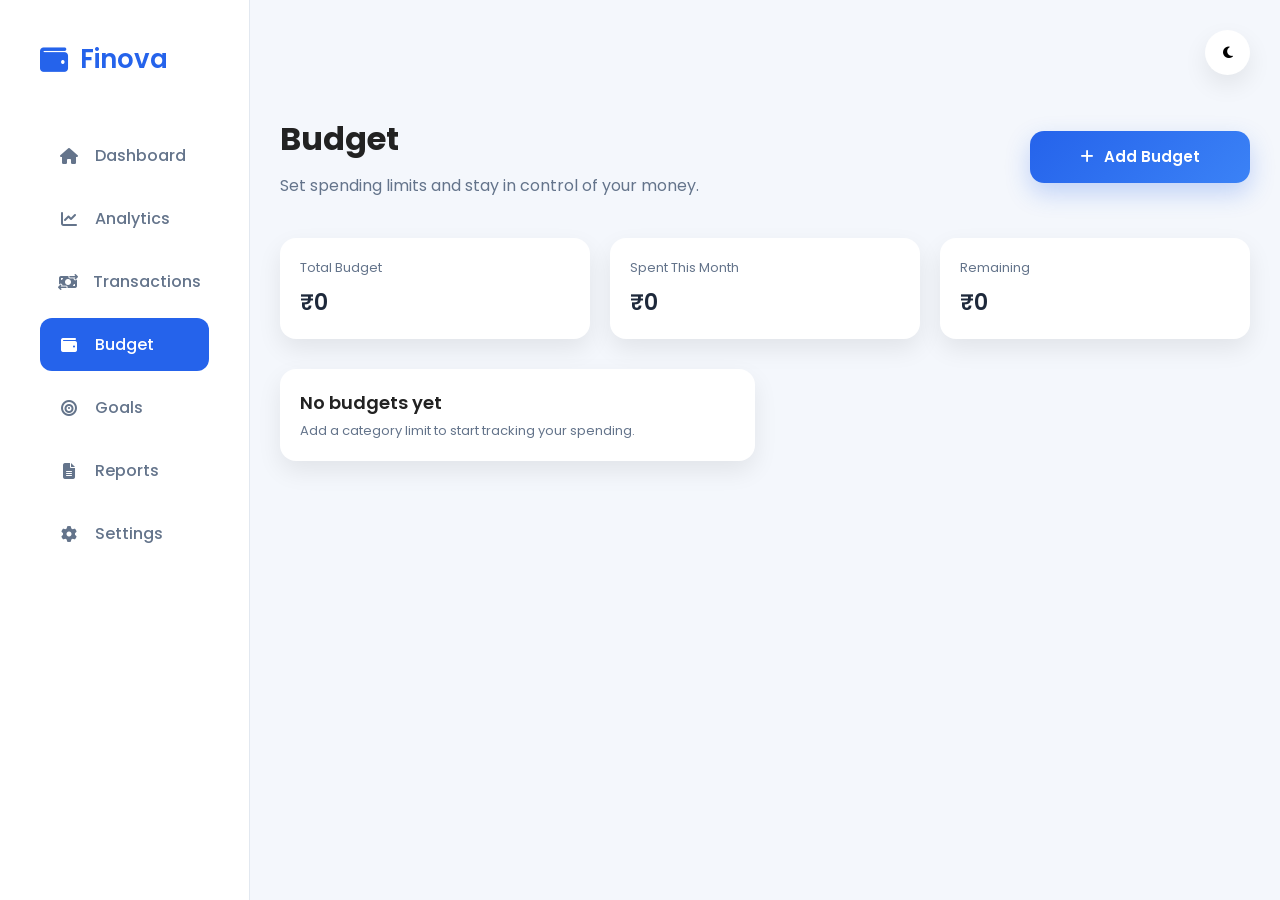
==== Expense-Tracker-App/pages/budget.html @ 36eeda6c "change the analytics report timeline button" ====
<!DOCTYPE html>
<html lang="en">
<head>
    <meta charset="UTF-8">
    <meta name="viewport" content="width=device-width, initial-scale=1.0">
    <title>Budget | Finova</title>
    <link rel="stylesheet" href="https://cdnjs.cloudflare.com/ajax/libs/font-awesome/6.6.0/css/all.min.css">
    <link rel="stylesheet" href="../style.css">
    <link rel="stylesheet" href="../styles/budget.css">
</head>
<body>
<div class="dashboard-container">
    <aside class="sidebar"><div class="logo"><i class="fa-solid fa-wallet"></i><h2>Finova</h2></div><ul class="menu"><li><a href="dashboard.html"><i class="fa-solid fa-house"></i><span>Dashboard</span></a></li><li><a href="analytics.html"><i class="fa-solid fa-chart-line"></i><span>Analytics</span></a></li><li><a href="transactions.html"><i class="fa-solid fa-money-bill-transfer"></i><span>Transactions</span></a></li><li class="active"><a href="budget.html"><i class="fa-solid fa-wallet"></i><span>Budget</span></a></li><li><a href="goals.html"><i class="fa-solid fa-bullseye"></i><span>Goals</span></a></li><li><a href="reports.html"><i class="fa-solid fa-file-lines"></i><span>Reports</span></a></li><li><a href="settings.html"><i class="fa-solid fa-gear"></i><span>Settings</span></a></li></ul></aside>
    <main class="main-content budget-page">
        <header class="navbar"><div></div><div class="nav-right"><button id="themeToggle" class="icon-btn"><i id="themeIcon" class="fa-solid fa-moon"></i></button></div></header>
        <section class="dashboard-header"><div><h1>Budget</h1><p>Set spending limits and stay in control of your money.</p></div><button id="openBudgetModal" class="primary-btn"><i class="fa-solid fa-plus"></i>Add Budget</button></section>
        <section id="budgetSummary" class="budget-summary"></section><section id="budgetList" class="budget-list"></section>
    </main>
</div>
<div id="budgetModal" class="modal hidden"><div class="modal-content small-modal"><div class="modal-header"><h2>Add Budget</h2><button id="closeBudgetModal"><i class="fa-solid fa-xmark"></i></button></div><form id="budgetForm"><label class="form-group"><span>Category</span><select id="budgetCategory"></select></label><label class="form-group"><span>Monthly Limit</span><input id="budgetLimit" type="number" min="1" required></label><div class="modal-actions"><button type="submit" class="primary-btn">Save Budget</button></div></form></div></div>
<script src="../scripts/localStorage.js"></script><script src="../scripts/utils.js"></script><script src="../scripts/budget.js"></script>
</body>
</html>
---- Expense-Tracker-App/style.css ----
/*=========================================================
                    FINOVA STYLE SHEET
=========================================================*/

/*======================
        GOOGLE FONT
=======================*/

@import url('https://fonts.googleapis.com/css2?family=Poppins:wght@300;400;500;600;700;800&display=swap');

/*======================
        RESET
=======================*/

*{
    margin:0;
    padding:0;
    box-sizing:border-box;
}

html{
    scroll-behavior:smooth;
}

body{
    font-family:'Poppins',sans-serif;
    background:#f4f7fc;;
    color:#222;
    min-height:100vh;
}

a{
    text-decoration:none;
    color:inherit;
}

ul{
    list-style:none;
}

button{
    border:none;
    outline:none;
    cursor:pointer;
    font-family:inherit;
}

input{
    border:none;
    outline:none;
    font-family:inherit;
}

img{
    max-width:100%;
    display:block;
}

/*======================
        VARIABLES
=======================*/

:root{

    --primary:#2563eb;
    --primary-dark:#1d4ed8;

    --success:#22c55e;
    --danger:#ef4444;
    --warning:#f59e0b;

    --bg:#f8fafc;
    --white:#ffffff;

    --text:#1e293b;
    --text-light:#64748b;

    --border:#e2e8f0;

    --radius:16px;

    --shadow:
    0 10px 25px rgba(0,0,0,.08);

}

/*======================
      DARK MODE
=======================*/

body.dark{

    --bg:#0f172a;

    --white:#1e293b;

    --text:#f8fafc;

    --text-light:#cbd5e1;

    --border:#334155;

}

/*======================
      COMMON LAYOUT
=======================*/

.dashboard-container{

    display:grid;

    grid-template-columns:250px 1fr;

    min-height:100vh;

}

.main-content{

    padding:30px;

}

section{

    margin-top:30px;

}

/*======================
      HEADINGS
=======================*/

h1{

    font-size:32px;

    font-weight:700;

}

h2{

    font-size:22px;

    font-weight:600;

}

h3{

    font-size:18px;

    font-weight:600;

}

p{

    color:var(--text-light);

}

/*======================
      REUSABLE CARD
=======================*/

.card{

    background:var(--white);

    border-radius:var(--radius);

    padding:20px;

    box-shadow:0 15px 35px rgba(0,0,0,.08);

}

.card-header{

    display:flex;

    justify-content:space-between;

    align-items:center;

    margin-bottom:20px;

}

.card-header button{

    background:var(--primary);

    color:white;

    padding:8px 18px;

    border-radius:8px;

    transition:.3s;

}

.card-header button:hover{

    background:var(--primary-dark);

}

/*======================
      BUTTON
=======================*/

.primary-btn{

    display:inline-flex;

    align-items:center;

    justify-content:center;

    gap:8px;

    padding:12px 25px;

}

.primary-btn:hover{

    background:var(--primary-dark);

}

/*======================
      UTILITIES
=======================*/

.text-center{

    text-align:center;

}

.mt-20{

    margin-top:20px;

}

.mt-30{

    margin-top:30px;

}

.flex{

    display:flex;

}

.align-center{

    align-items:center;

}

.justify-between{

    justify-content:space-between;

}

.gap-20{

    gap:20px;

}
/*=========================================================
                    SIDEBAR
=========================================================*/

.sidebar{
    background: var(--white);
    padding: 40px;
    border-right: 1px solid var(--border);

    display: flex;
    flex-direction: column;

    justify-content: flex-start;   /* <-- Change this */

    position: sticky;
    top: 0;
    height: 100vh;
}

.menu{
    margin-top: 10px;
}

.active a{
    background: #2563eb;
    color: white !important;
    border-radius: 14px;
}

.active a i{
    color: white !important;
}

.logo{

    display:flex;

    align-items:center;

    gap:12px;

    margin-bottom:40px;

}

.logo i{

    font-size:28px;

    color:var(--primary);

}

.logo h2{

    font-size:26px;

    color:var(--primary);

}

.sidebar ul{

    display:flex;

    flex-direction:column;

    gap:10px;

}

.sidebar ul li a{

    display:flex;

    align-items:center;

    gap:15px;

    padding:14px 18px;

    border-radius:12px;

    color:var(--text-light);

    transition:.3s;

    font-weight:500;

}

.sidebar ul li a:hover{

    background:#edf4ff;

    color:var(--primary);

}

.sidebar ul li a.active{

    background:var(--primary);

    color:#fff;

}

.sidebar ul li a i{

    width:22px;

    text-align:center;

}

/*=========================================================
                    NAVBAR
=========================================================*/

.navbar{

    display:flex;

    justify-content:space-between;

    align-items:center;

    margin-bottom:35px;

}

.search-box{

    width:340px;

    background:var(--white);

    display:flex;

    align-items:center;

    gap:12px;

    padding:12px 18px;

    border-radius:12px;

    box-shadow:var(--shadow);

}

.search-box i{

    color:gray;

}

.search-box input{

    flex:1;

    background:transparent;

    font-size:15px;

}

.nav-right{

    display:flex;

    align-items:center;

    gap:18px;

}

.icon-btn{

    width:45px;

    height:45px;

    border-radius:50%;

    background:var(--white);

    display:flex;

    align-items:center;

    justify-content:center;

    box-shadow:var(--shadow);

    transition:.3s;

}

.icon-btn:hover{

    color:var(--primary);

    transform:translateY(-2px);

}

.profile{

    display:flex;

    align-items:center;

    gap:12px;

    background:var(--white);

    padding:8px 15px;

    border-radius:12px;

    box-shadow:var(--shadow);

}

.profile i{

    font-size:42px;

    color:var(--primary);

}

.profile h4{

    font-size:15px;

}

.profile p{

    font-size:12px;

}

/*=========================================================
                DASHBOARD HEADER
=========================================================*/

.dashboard-header{

    display:flex;

    justify-content:space-between;

    align-items:center;

    margin:40px 0;

}

.dashboard-header div{

    flex:1;

}
.dashboard-header p{

    margin-top:10px;

    color:var(--text-light);

}
.dashboard-header .primary-btn{

    display:flex;
    align-items:center;
    justify-content:center;
    gap:10px;

    min-width:220px;
    height:52px;

    padding:0 28px;

    background:linear-gradient(135deg,#2563eb,#3b82f6);
    color:#fff;

    border-radius:14px;

    font-weight:600;
    font-size:15px;

    box-shadow:0 10px 25px rgba(37,99,235,.25);

    transition:.3s;
}

.dashboard-header .primary-btn:hover{

    transform:translateY(-3px);

    box-shadow:0 18px 35px rgba(37,99,235,.35);

}

/*=========================================================
                SUMMARY CARDS
=========================================================*/

.summary-cards{

    display:grid;

    grid-template-columns:repeat(4,1fr);

    gap:20px;

}

.summary-card{

    background:var(--white);

    border-radius:16px;

    padding:25px;

    box-shadow:var(--shadow);

    transition:.3s;

    position:relative;

    overflow:hidden;

}

.summary-card:hover{

    transform:translateY(-6px);

}

.summary-card::before{

    content:"";

    position:absolute;

    top:0;

    left:0;

    width:6px;

    height:100%;

    background:var(--primary);

}

.summary-card i{

    font-size:28px;

    color:var(--primary);

    margin-bottom:18px;

}

.summary-card h3{

    margin-bottom:10px;

    color:var(--text-light);

    font-size:15px;

}

.summary-card h2{

    margin-bottom:10px;

    font-size:28px;

}

.summary-card span{

    color:var(--success);

    font-size:14px;

    font-weight:600;

}

.summary-card .icon{

    width:60px;
    height:60px;

    border-radius:50%;

    display:flex;

    justify-content:center;

    align-items:center;

    margin-bottom:18px;

}

.income{

    background:#dcfce7;

    color:#16a34a;

}

.expense{

    background:#fee2e2;

    color:#dc2626;

}

.saving{

    background:#dbeafe;

    color:#2563eb;

}

.budget{

    background:#fef3c7;

    color:#d97706;

}

.summary-card .icon i{

    font-size:24px;

}

/* Different colors */

.summary-card:nth-child(2)::before{

    background:#ef4444;

}

.summary-card:nth-child(3)::before{

    background:#22c55e;

}

.summary-card:nth-child(4)::before{

    background:#f59e0b;

}
/*=========================================================
                    CHARTS
=========================================================*/

.charts-grid{

    display:grid;

    grid-template-columns:repeat(2,1fr);

    gap:20px;

    margin-top:30px;

}

.chart-card{

    background:var(--white);

    padding:20px;

    border-radius:16px;

    box-shadow:var(--shadow);

}

.card-header{

    display:flex;

    justify-content:space-between;

    align-items:center;

    margin-bottom:20px;

}

.card-header button{

    background:var(--primary);

    color:#fff;

    padding:8px 14px;

    border-radius:8px;

    cursor:pointer;

}

.card-header a{

    color:var(--primary);

    font-weight:600;

}

.chart-card canvas{

    width:100% !important;

    height:300px !important;

}

/*=========================================================
                DASHBOARD BOTTOM
=========================================================*/
.dashboard-bottom{
    display:grid;
    grid-template-columns:1fr;
    gap:20px;
    margin-top:30px;
}

/*=========================================================
                TRANSACTIONS
=========================================================*/

.transactions-card{

    background:var(--white);

    padding:20px;

    border-radius:16px;

    box-shadow:var(--shadow);

}

.transactions-card table{

    width:100%;

    border-collapse:collapse;

}

.transactions-card th{

    text-align:left;

    padding:15px 10px;

    color:var(--text-light);

    border-bottom:2px solid var(--border);

    font-size:14px;

}

.transactions-card td{

    padding:16px 10px;

    border-bottom:1px solid var(--border);

    font-size:15px;

}

.transactions-card tbody tr{

    transition:.3s;

}

.transactions-card tbody tr:hover{

    background:#f8fafc;

}

/*=========================================================
                    STATUS
=========================================================*/

.completed{

    background:#dcfce7;

    color:#16a34a;

    padding:6px 12px;

    border-radius:20px;

    font-size:13px;

    font-weight:600;

}

.pending{

    background:#fef3c7;

    color:#d97706;

    padding:6px 12px;

    border-radius:20px;

    font-size:13px;

    font-weight:600;

}

/*=========================================================
                RIGHT PANEL
=========================================================*/

.right-panel{

    display:flex;

    flex-direction:column;

    gap:20px;

}

/*=========================================================
                BUDGET CARD
=========================================================*/

.budget-card{

    background:var(--white);

    padding:20px;

    border-radius:16px;

    box-shadow:var(--shadow);

}

.progress-item{

    margin:20px 0;

}

.progress-item span{

    display:block;

    margin-bottom:8px;

    font-weight:500;

}

progress{

    width:100%;

    height:12px;

    border-radius:20px;

    overflow:hidden;

}

progress::-webkit-progress-bar{

    background:#e5e7eb;

    border-radius:20px;

}

progress::-webkit-progress-value{

    background:var(--primary);

    border-radius:20px;

}

/*=========================================================
                    GOALS
=========================================================*/

.goal-card{

    background:var(--white);

    padding:20px;

    border-radius:16px;

    box-shadow:var(--shadow);

}

.goal-item{

    margin-top:22px;

}

.goal-item h4{

    margin-bottom:10px;

}

.goal-item span{

    display:block;

    margin-top:10px;

    color:var(--text-light);

    font-size:14px;

}

/*=========================================================
                    FOOTER
=========================================================*/

.dashboard-footer{

    margin-top:40px;

    text-align:center;

    color:var(--text-light);

    padding:20px;

    border-top:1px solid var(--border);

}
/*=========================================================
                RESPONSIVE DESIGN
=========================================================*/

@media (max-width:1200px){

    .summary-cards{
        grid-template-columns:repeat(2,1fr);
    }

    .charts-grid{
        grid-template-columns:1fr;
    }

    .dashboard-bottom{
        grid-template-columns:1fr;
    }

}

@media (max-width:992px){

    .dashboard-container{
        grid-template-columns:220px 1fr;
    }

    .main-content{

        padding:30px 35px;

    }

    .navbar{
        flex-direction:column;
        gap:20px;
        align-items:flex-start;
    }

    .search-box{
        width:100%;
    }

    .dashboard-header{
        flex-direction:column;
        align-items:flex-start;
        gap:20px;
    }

}

@media (max-width:768px){

    .dashboard-container{
        grid-template-columns:1fr;
    }

    .sidebar{

        position:fixed;

        left:-260px;

        top:0;

        width:250px;

        z-index:999;

        transition:.4s;

    }

    .sidebar.active{

        left:0;

    }

    .summary-cards{
        grid-template-columns:1fr;
    }

    .profile h4,
    .profile p{
        display:none;
    }

    .transactions-card{
        overflow-x:auto;
    }

    table{
        min-width:650px;
    }

}

@media (max-width:500px){

    .main-content{
        padding:15px;
    }

    h1{
        font-size:26px;
    }

    h2{
        font-size:20px;
    }

    .card,
    .chart-card,
    .transactions-card,
    .budget-card,
    .goal-card{
        padding:16px;
    }

}

/*=========================================================
                SIMPLE ANIMATIONS
=========================================================*/

@keyframes fadeUp{

    from{

        opacity:0;

        transform:translateY(20px);

    }

    to{

        opacity:1;

        transform:translateY(0);

    }

}

.summary-card,
.chart-card,
.transactions-card,
.budget-card,
.goal-card{

    animation:fadeUp .5s ease;

}

/*=========================================================
                SCROLLBAR
=========================================================*/

::-webkit-scrollbar{

    width:8px;

}

::-webkit-scrollbar-track{

    background:#e5e7eb;

}

::-webkit-scrollbar-thumb{

    background:var(--primary);

    border-radius:20px;

}

::-webkit-scrollbar-thumb:hover{

    background:var(--primary-dark);

}

/*=========================================================
                DARK MODE FIXES
=========================================================*/

body.dark .sidebar,
body.dark .navbar,
body.dark .summary-card,
body.dark .chart-card,
body.dark .transactions-card,
body.dark .budget-card,
body.dark .goal-card,
body.dark .profile,
body.dark .search-box{

    background:var(--white);

    color:var(--text);

}

body.dark .transactions-card tbody tr:hover{

    background:#334155;

}

body.dark progress::-webkit-progress-bar{

    background:#475569;

}
/*=========================================================
                    LOGIN PAGE
=========================================================*/

.login-page{

    min-height:100vh;

    display:flex;

    justify-content:center;

    align-items:center;

    background:#f5f7fb;

    padding:40px;

}

.login-container{

    width:100%;

    max-width:430px;

}

.login-logo{

    text-align:center;

    margin-bottom:30px;

}

.login-logo .logo-icon{

    width:75px;

    height:75px;

    margin:0 auto 20px;

    border-radius:50%;

    background:var(--primary);

    display:flex;

    justify-content:center;

    align-items:center;

    color:#fff;

    font-size:30px;

}

.login-card{

    background:#fff;

    padding:35px;

    border-radius:18px;

    box-shadow:0 15px 35px rgba(0,0,0,.08);

}

.login-header{

    text-align:center;

    margin-bottom:25px;

}

.login-header h2{

    margin-bottom:8px;

}

.form-group{

    margin-bottom:20px;

}

.form-group label{

    display:block;

    margin-bottom:8px;

    font-weight:600;

}

.input-box{

    display:flex;

    align-items:center;

    border:1px solid #dcdcdc;

    border-radius:10px;

    padding:12px;

    gap:10px;

}

.input-box input{

    width:100%;

    border:none;

    outline:none;

    background:transparent;

    font-size:15px;

}

.password-toggle{

    background:none;

    border:none;

    cursor:pointer;

}

.login-options{

    display:flex;

    justify-content:space-between;

    align-items:center;

    margin-bottom:20px;

    font-size:14px;

}

.remember-me{

    display:flex;

    align-items:center;

    gap:8px;

}

.forgot-password{

    color:var(--primary);

}

.primary-btn{

    display:inline-flex;

    align-items:center;

    justify-content:center;

    gap:10px;

    padding:14px 26px;

    background:var(--primary);

    color:#fff;

    border-radius:12px;

    font-weight:600;

    cursor:pointer;

    transition:.3s;

    box-shadow:0 8px 20px rgba(37,99,235,.25);

}

.primary-btn:hover{

    background:var(--primary-dark);

    transform:translateY(-3px);

}

.divider{

    display:flex;

    align-items:center;

    margin:25px 0;

}

.divider::before,
.divider::after{

    content:"";

    flex:1;

    height:1px;

    background:#ddd;

}

.divider span{

    margin:0 15px;

    color:#777;

}

.social-login{

    display:flex;

    flex-direction:column;

    gap:12px;

}

.social-login button{

    padding:12px;

    border:1px solid #ddd;

    border-radius:10px;

    background:#fff;

    cursor:pointer;

    transition:.3s;

}

.social-login button:hover{

    background:#f5f5f5;

}

.login-footer{

    margin-top:25px;

    text-align:center;

}

.login-footer a{

    color:var(--primary);

    font-weight:600;

}

/* ===========================
   Transaction Modal
=========================== */

.modal{
    position:fixed;
    inset:0;
    background:rgba(0,0,0,.45);

    display:flex;
    justify-content:center;
    align-items:center;

    z-index:9999;
}

.hidden{
    display:none;
}

.modal-content{

    background:#fff;

    width:420px;

    max-width:90%;

    border-radius:16px;

    padding:24px;

    display:flex;
    flex-direction:column;

    gap:18px;
}

.modal-header{

    display:flex;

    justify-content:space-between;

    align-items:center;
}

.modal-header button{

    border:none;

    background:none;

    font-size:22px;

    cursor:pointer;
}

.form-group{

    display:flex;

    flex-direction:column;

    gap:6px;
}

.form-group input,
.form-group select{

    padding:10px;

    border:1px solid #ddd;

    border-radius:8px;
}
/* ===========================
      DARK MODE IMPROVEMENTS
=========================== */

body.dark{

    background:#0f172a;
    color:#f8fafc;

}

body.dark .modal-content{

    background:#1e293b;
    color:white;

}

body.dark .modal-header{

    background:#172554;
    border-color:#334155;

}

body.dark input,
body.dark select{

    background:#334155;
    color:white;
    border-color:#475569;

}

body.dark table{

    color:white;

}

body.dark th{

    color:#cbd5e1;

}

body.dark td{

    border-color:#334155;

}

body.dark tbody tr:hover{

    background:#273549;

}

body.dark .summary-card h3,
body.dark p{

    color:#cbd5e1;

}

body.dark .modal-header button{

    background:#334155;
    color:white;

}

body.dark .modal-header button:hover{

    background:#2563eb;

}
/* ===========================
      Profile Dropdown
=========================== */

.profile-wrapper{

    position:relative;

}

.profile{

    cursor:pointer;

}

.profile .fa-chevron-down{

    font-size:18px;

    color:#2563eb;

    transition:.3s;

    margin-left:12px;

}

.profile.active .fa-chevron-down{

    transform:rotate(180deg);

}

.profile-menu{

    position:absolute;

    top:110%;

    right:0;

    width:230px;

    background:var(--white);

    border-radius:14px;

    box-shadow:0 18px 40px rgba(0,0,0,.15);

    overflow:hidden;

    z-index:999;

}

.profile-menu button{

    width:100%;

    display:flex;

    align-items:center;

    gap:12px;

    padding:14px 18px;

    background:none;

    color:var(--text);

    transition:.25s;

}

.profile-menu button:hover{

    background:#edf4ff;

    color:var(--primary);

}

body.dark .profile-menu{

    background:#1e293b;

}

body.dark .profile-menu button{

    color:#fff;

}

body.dark .profile-menu button:hover{

    background:#334155;

}

/* ===========================
      Notifications
=========================== */

.notification-wrapper{

    position:relative;

}

#notificationBadge{

    position:absolute;

    top:-6px;

    right:-6px;

    width:18px;

    height:18px;

    background:#ef4444;

    color:#fff;

    border-radius:50%;

    display:flex;

    align-items:center;

    justify-content:center;

    font-size:10px;

    font-weight:600;

}

.notification-panel{

    position:absolute;

    top:120%;

    right:0;

    width:340px;

    background:white;

    border-radius:16px;

    overflow:hidden;

    box-shadow:0 20px 45px rgba(0,0,0,.18);

    z-index:999;

}

.notification-header{

    display:flex;

    justify-content:space-between;

    align-items:center;

    padding:18px;

    border-bottom:1px solid #eee;

}

.notification-item{

    padding:16px 18px;

    border-bottom:1px solid #f3f4f6;

}

.notification-item:hover{

    background:#f8fafc;

}

.notification-item h4{

    font-size:15px;

    margin-bottom:4px;

}

.notification-item p{

    font-size:13px;

    color:#64748b;

}

.edit-btn,
.delete-btn{

    border:none;
    background:none;
    cursor:pointer;
    font-size:18px;
    margin-right:10px;
    transition:.2s;

}

.edit-btn:hover{

    transform:scale(1.2);

}

.delete-btn:hover{

    transform:scale(1.2);

}

/* ==========================================================
                    AUTH MODALS
========================================================== */

.modal-overlay {
    position: fixed;
    inset: 0;
    background: rgba(0, 0, 0, 0.55);
    display: none;
    justify-content: center;
    align-items: center;
    z-index: 9999;
    backdrop-filter: blur(8px);
}

.modal-overlay.active {
    display: flex;
}

.modal-card {
    width: 420px;
    max-width: 92%;
    background: var(--card-bg, #ffffff);
    border-radius: 20px;
    padding: 30px;
    box-shadow: 0 20px 50px rgba(0, 0, 0, 0.25);
    animation: modalPop .25s ease;
}

.modal-card h2 {
    text-align: center;
    margin-bottom: 24px;
}

.modal-card form {
    display: flex;
    flex-direction: column;
    gap: 16px;
}

.modal-card input {
    width: 100%;
    padding: 14px 16px;
    border-radius: 10px;
    border: 1px solid #dcdcdc;
    outline: none;
    font-size: 15px;
}

.modal-card input:focus {
    border-color: #4f46e5;
}

.modal-card button {
    padding: 14px;
    border: none;
    border-radius: 10px;
    cursor: pointer;
    font-weight: 600;
}

.modal-card button[type="submit"] {
    background: #4f46e5;
    color: white;
}

.modal-card button[type="button"] {
    background: #ececec;
    color: #333;
}

@keyframes modalPop {

    from {
        opacity: 0;
        transform: scale(.9);
    }

    to {
        opacity: 1;
        transform: scale(1);
    }

}

/*=========================================================
                    END
=========================================================*/
---- Expense-Tracker-App/styles/budget.css ----
.budget-page{padding-bottom:40px}.budget-summary{display:grid;grid-template-columns:repeat(3,1fr);gap:20px;margin-bottom:24px}.budget-card,.budget-item{padding:20px;border-radius:16px;background:var(--white);box-shadow:var(--shadow)}.budget-card p,.budget-item p{color:var(--text-light);font-size:13px}.budget-card h2{margin-top:8px;color:var(--text)}.budget-list{display:grid;grid-template-columns:repeat(2,minmax(0,1fr));gap:20px}.budget-item-head{display:flex;justify-content:space-between;gap:12px}.budget-item h3{margin:0 0 5px}.budget-item strong{color:var(--primary)}.budget-progress{height:9px;margin:18px 0 10px;border-radius:20px;background:#e2e8f0;overflow:hidden}.budget-progress span{display:block;height:100%;border-radius:inherit;background:var(--primary)}.budget-item.over .budget-progress span{background:#ef4444}.budget-item button{color:#dc2626;background:transparent;font-size:12px}.small-modal{width:420px}.form-group{display:flex;flex-direction:column;gap:7px;margin-top:15px;font-weight:600}.form-group input,.form-group select{padding:11px;border:1px solid var(--border);border-radius:9px;background:var(--white);color:var(--text)}.modal-actions{display:flex;justify-content:flex-end;margin-top:20px}@media(max-width:700px){.budget-summary,.budget-list{grid-template-columns:1fr}}
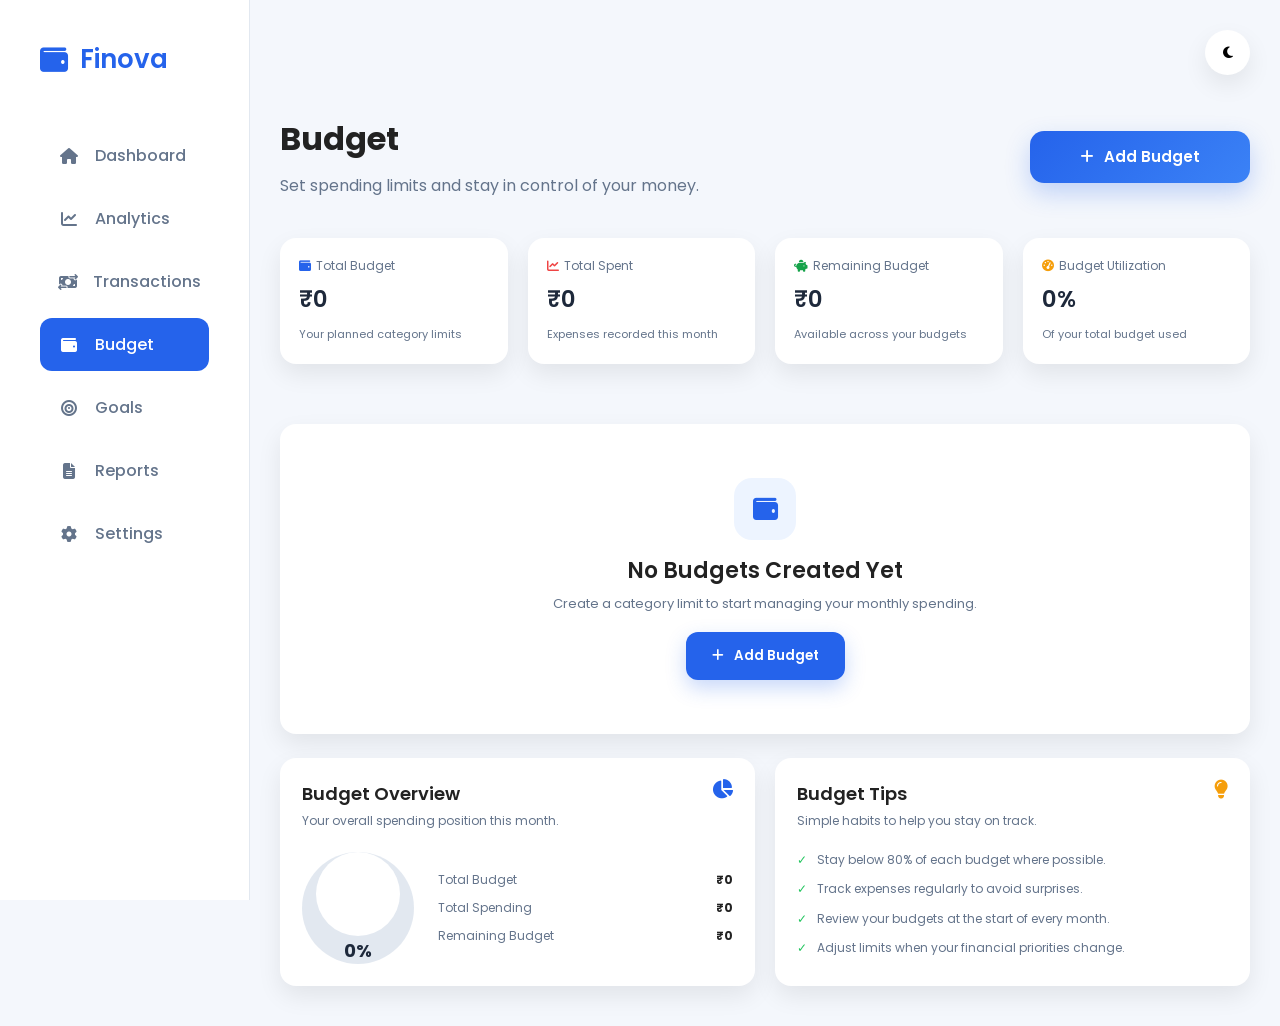
==== commit f7c3a191: "add budget page" ====
--- a/Expense-Tracker-App/pages/budget.html
+++ b/Expense-Tracker-App/pages/budget.html
@@ -14,10 +14,12 @@
     <main class="main-content budget-page">
         <header class="navbar"><div></div><div class="nav-right"><button id="themeToggle" class="icon-btn"><i id="themeIcon" class="fa-solid fa-moon"></i></button></div></header>
         <section class="dashboard-header"><div><h1>Budget</h1><p>Set spending limits and stay in control of your money.</p></div><button id="openBudgetModal" class="primary-btn"><i class="fa-solid fa-plus"></i>Add Budget</button></section>
-        <section id="budgetSummary" class="budget-summary"></section><section id="budgetList" class="budget-list"></section>
+        <section id="budgetSummary" class="budget-summary"></section>
+        <section id="budgetList" class="budget-list"></section>
+        <section class="budget-lower-grid"><article id="budgetOverview" class="budget-overview"></article><article class="budget-tips"><div class="budget-section-heading"><div><h2>Budget Tips</h2><p>Simple habits to help you stay on track.</p></div><i class="fa-solid fa-lightbulb"></i></div><ul><li>Stay below 80% of each budget where possible.</li><li>Track expenses regularly to avoid surprises.</li><li>Review your budgets at the start of every month.</li><li>Adjust limits when your financial priorities change.</li></ul></article></section>
     </main>
 </div>
-<div id="budgetModal" class="modal hidden"><div class="modal-content small-modal"><div class="modal-header"><h2>Add Budget</h2><button id="closeBudgetModal"><i class="fa-solid fa-xmark"></i></button></div><form id="budgetForm"><label class="form-group"><span>Category</span><select id="budgetCategory"></select></label><label class="form-group"><span>Monthly Limit</span><input id="budgetLimit" type="number" min="1" required></label><div class="modal-actions"><button type="submit" class="primary-btn">Save Budget</button></div></form></div></div>
+<div id="budgetModal" class="modal hidden"><div class="modal-content small-modal"><div class="modal-header"><h2 id="budgetModalTitle">Add Budget</h2><button id="closeBudgetModal" type="button"><i class="fa-solid fa-xmark"></i></button></div><form id="budgetForm"><input id="editingBudgetCategory" type="hidden"><label class="form-group"><span>Category</span><select id="budgetCategory"></select></label><label class="form-group"><span>Budget Limit</span><input id="budgetLimit" type="number" min="1" required></label><label class="form-group"><span>Month <em>(Optional)</em></span><input id="budgetMonth" type="month"></label><label class="form-group"><span>Notes <em>(Optional)</em></span><textarea id="budgetNotes" rows="3" placeholder="Add an optional note"></textarea></label><div class="modal-actions"><button id="cancelBudgetModal" type="button" class="outline-btn">Cancel</button><button type="submit" class="primary-btn">Save Budget</button></div></form></div></div>
 <script src="../scripts/localStorage.js"></script><script src="../scripts/utils.js"></script><script src="../scripts/budget.js"></script>
 </body>
 </html>
--- a/Expense-Tracker-App/styles/budget.css
+++ b/Expense-Tracker-App/styles/budget.css
@@ -1 +1 @@
-.budget-page{padding-bottom:40px}.budget-summary{display:grid;grid-template-columns:repeat(3,1fr);gap:20px;margin-bottom:24px}.budget-card,.budget-item{padding:20px;border-radius:16px;background:var(--white);box-shadow:var(--shadow)}.budget-card p,.budget-item p{color:var(--text-light);font-size:13px}.budget-card h2{margin-top:8px;color:var(--text)}.budget-list{display:grid;grid-template-columns:repeat(2,minmax(0,1fr));gap:20px}.budget-item-head{display:flex;justify-content:space-between;gap:12px}.budget-item h3{margin:0 0 5px}.budget-item strong{color:var(--primary)}.budget-progress{height:9px;margin:18px 0 10px;border-radius:20px;background:#e2e8f0;overflow:hidden}.budget-progress span{display:block;height:100%;border-radius:inherit;background:var(--primary)}.budget-item.over .budget-progress span{background:#ef4444}.budget-item button{color:#dc2626;background:transparent;font-size:12px}.small-modal{width:420px}.form-group{display:flex;flex-direction:column;gap:7px;margin-top:15px;font-weight:600}.form-group input,.form-group select{padding:11px;border:1px solid var(--border);border-radius:9px;background:var(--white);color:var(--text)}.modal-actions{display:flex;justify-content:flex-end;margin-top:20px}@media(max-width:700px){.budget-summary,.budget-list{grid-template-columns:1fr}}
+.budget-page{padding-bottom:40px}.budget-summary{display:grid;grid-template-columns:repeat(4,minmax(0,1fr));gap:20px;margin-bottom:24px}.budget-card,.budget-item,.budget-overview,.budget-tips{border-radius:16px;background:var(--white);box-shadow:var(--shadow)}.budget-card{padding:19px}.budget-card p{color:var(--text-light);font-size:12px}.budget-card p i{margin-right:5px}.budget-card h2{margin:7px 0 4px;color:var(--text);font-size:23px}.budget-card span{color:var(--text-light);font-size:11px}.budget-list{display:grid;grid-template-columns:repeat(2,minmax(0,1fr));gap:20px}.budget-item{padding:22px;transition:transform .25s,box-shadow .25s}.budget-item:hover{transform:translateY(-5px);box-shadow:0 16px 34px rgba(15,23,42,.12)}.budget-item-head{display:flex;justify-content:space-between;gap:14px}.budget-category{display:flex;align-items:center;gap:12px}.budget-category-icon{display:grid;place-items:center;width:42px;height:42px;border-radius:12px;background:color-mix(in srgb,var(--category-color) 13%,transparent);color:var(--category-color);font-size:17px}.budget-item h3{margin:0 0 4px;font-size:17px}.budget-item p{color:var(--text-light);font-size:12px}.budget-status{display:inline-flex;padding:6px 9px;border-radius:20px;font-size:10px;font-weight:700;white-space:nowrap}.budget-status.safe{background:#dcfce7;color:#16a34a}.budget-status.warning{background:#fef3c7;color:#b45309}.budget-status.exceeded{background:#fee2e2;color:#dc2626}.budget-progress-meta,.budget-values,.budget-actions{display:flex;justify-content:space-between;gap:12px}.budget-progress-meta{margin-top:20px;font-size:12px;font-weight:600}.budget-progress-meta span{color:var(--primary)}.budget-progress{height:9px;margin:9px 0 17px;border-radius:20px;background:#e2e8f0;overflow:hidden}.budget-progress span{display:block;height:100%;border-radius:inherit;background:#22c55e;transition:width .35s}.budget-item.warning .budget-progress span{background:#f59e0b}.budget-item.exceeded .budget-progress span{background:#ef4444}.budget-values{padding:13px 0;border-top:1px solid var(--border);border-bottom:1px solid var(--border);font-size:12px}.budget-values div{display:flex;flex-direction:column;gap:4px}.budget-values span{color:var(--text-light)}.budget-values strong{color:var(--text)}.budget-note{padding:12px 0;color:var(--text-light);font-size:12px}.budget-actions{justify-content:flex-end}.budget-actions button{padding:7px 10px;border-radius:8px;font-size:12px;font-weight:600}.edit-budget{color:var(--primary);background:#edf4ff}.delete-budget{color:#dc2626;background:#fee2e2}.budget-empty{grid-column:1/-1;padding:54px 20px;border-radius:16px;background:var(--white);box-shadow:var(--shadow);text-align:center}.budget-empty-icon{display:grid;place-items:center;width:62px;height:62px;margin:0 auto 14px;border-radius:18px;background:#edf4ff;color:var(--primary);font-size:25px}.budget-empty h2{margin-bottom:7px}.budget-empty p{margin-bottom:18px;color:var(--text-light);font-size:13px}.budget-lower-grid{display:grid;grid-template-columns:1fr 1fr;gap:20px;margin-top:24px}.budget-overview,.budget-tips{padding:22px}.budget-section-heading{display:flex;justify-content:space-between;gap:12px}.budget-section-heading h2{margin:0 0 5px;font-size:18px}.budget-section-heading p{color:var(--text-light);font-size:12px}.budget-section-heading>i{color:#f59e0b;font-size:19px}.overview-content{display:flex;align-items:center;gap:24px;margin-top:22px}.overview-ring{display:grid;place-items:center;width:112px;height:112px;flex:0 0 112px;border-radius:50%;background:conic-gradient(var(--overview-color) calc(var(--overview-percent) * 1%),#e2e8f0 0)}.overview-ring:before{width:84px;height:84px;border-radius:50%;background:var(--white);content:"";grid-area:1/1}.overview-ring strong{z-index:1;color:var(--text);font-size:18px}.overview-values{display:grid;gap:10px;width:100%;font-size:12px}.overview-values div{display:flex;justify-content:space-between;gap:10px}.overview-values span{color:var(--text-light)}.budget-tips ul{display:grid;gap:12px;margin:21px 0 0;padding:0;list-style:none}.budget-tips li{position:relative;padding-left:20px;color:var(--text-light);font-size:12px;line-height:1.45}.budget-tips li:before{position:absolute;left:0;color:#22c55e;content:"✓"}.small-modal{width:460px}.form-group{display:flex;flex-direction:column;gap:7px;margin-top:15px;font-weight:600}.form-group input,.form-group select,.form-group textarea{padding:11px;border:1px solid var(--border);border-radius:9px;background:var(--white);color:var(--text);font-family:inherit}.form-group textarea{resize:vertical}.form-group em{color:var(--text-light);font-size:11px;font-style:normal;font-weight:400}.modal-actions{display:flex;justify-content:flex-end;gap:10px;margin-top:20px}.modal-actions .outline-btn{padding:11px 16px;border:1px solid var(--border);border-radius:10px;background:var(--white);color:var(--text);font-weight:600}.modal-actions .primary-btn{min-width:auto}@media(max-width:1100px){.budget-summary{grid-template-columns:repeat(2,1fr)}}@media(max-width:800px){.budget-lower-grid{grid-template-columns:1fr}}@media(max-width:700px){.budget-summary,.budget-list{grid-template-columns:1fr}.budget-item-head{align-items:flex-start;flex-direction:column}.budget-status{align-self:flex-start}.overview-content{align-items:flex-start;flex-direction:column}.modal-actions .outline-btn,.modal-actions .primary-btn{flex:1}.small-modal{width:94%}}
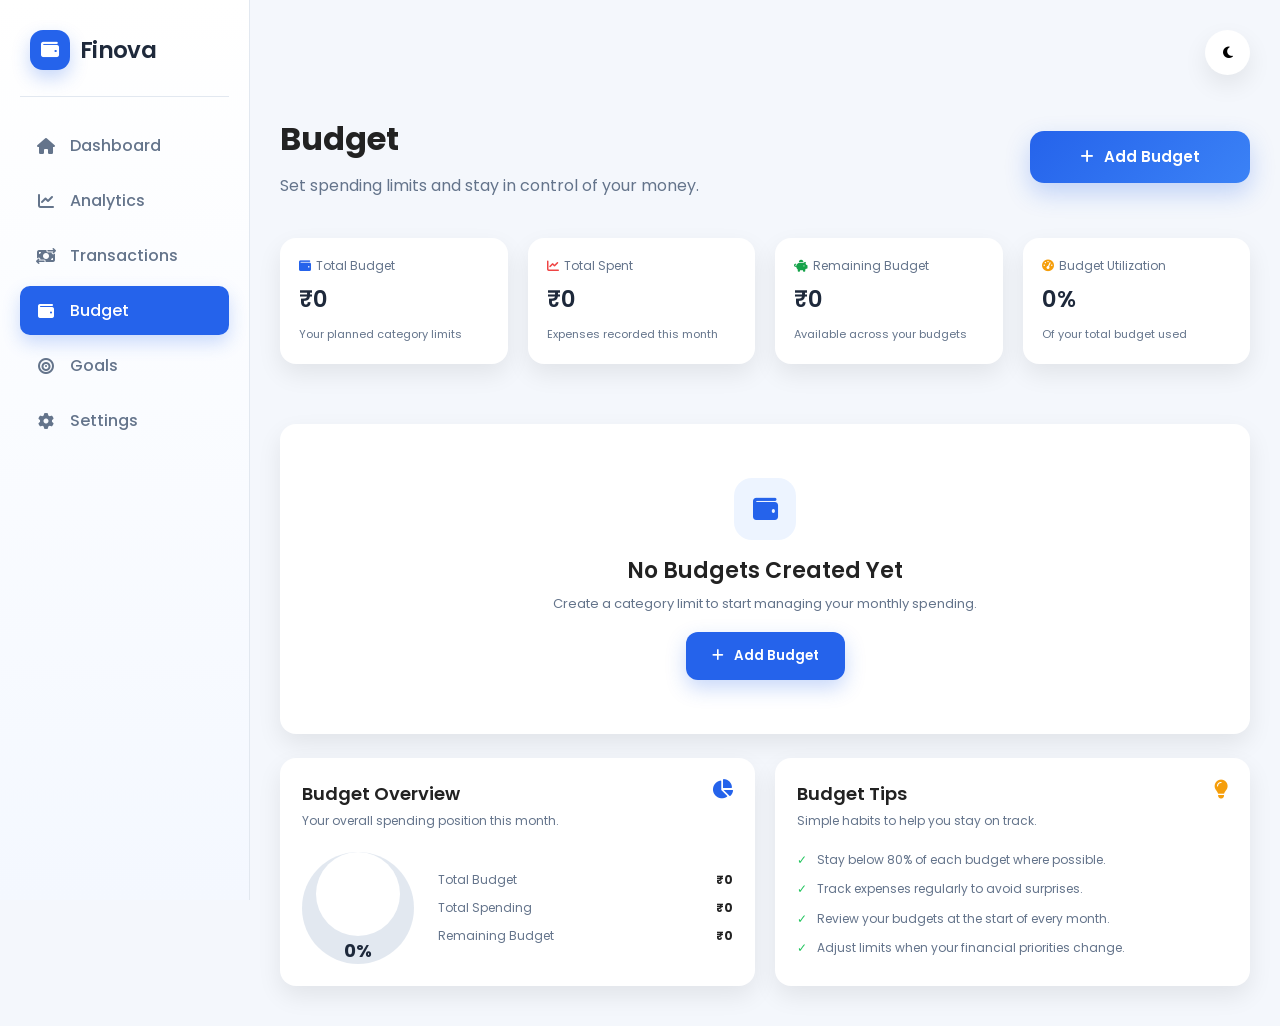
==== commit 97fd1b4e: "add settings page and remove report page" ====
--- a/Expense-Tracker-App/pages/budget.html
+++ b/Expense-Tracker-App/pages/budget.html
@@ -10,7 +10,7 @@
 </head>
 <body>
 <div class="dashboard-container">
-    <aside class="sidebar"><div class="logo"><i class="fa-solid fa-wallet"></i><h2>Finova</h2></div><ul class="menu"><li><a href="dashboard.html"><i class="fa-solid fa-house"></i><span>Dashboard</span></a></li><li><a href="analytics.html"><i class="fa-solid fa-chart-line"></i><span>Analytics</span></a></li><li><a href="transactions.html"><i class="fa-solid fa-money-bill-transfer"></i><span>Transactions</span></a></li><li class="active"><a href="budget.html"><i class="fa-solid fa-wallet"></i><span>Budget</span></a></li><li><a href="goals.html"><i class="fa-solid fa-bullseye"></i><span>Goals</span></a></li><li><a href="reports.html"><i class="fa-solid fa-file-lines"></i><span>Reports</span></a></li><li><a href="settings.html"><i class="fa-solid fa-gear"></i><span>Settings</span></a></li></ul></aside>
+    <aside class="sidebar"><div class="logo"><i class="fa-solid fa-wallet"></i><h2>Finova</h2></div><ul class="menu"><li><a href="dashboard.html"><i class="fa-solid fa-house"></i><span>Dashboard</span></a></li><li><a href="analytics.html"><i class="fa-solid fa-chart-line"></i><span>Analytics</span></a></li><li><a href="transactions.html"><i class="fa-solid fa-money-bill-transfer"></i><span>Transactions</span></a></li><li class="active"><a href="budget.html"><i class="fa-solid fa-wallet"></i><span>Budget</span></a></li><li><a href="goals.html"><i class="fa-solid fa-bullseye"></i><span>Goals</span></a></li><li><a href="settings.html"><i class="fa-solid fa-gear"></i><span>Settings</span></a></li></ul></aside>
     <main class="main-content budget-page">
         <header class="navbar"><div></div><div class="nav-right"><button id="themeToggle" class="icon-btn"><i id="themeIcon" class="fa-solid fa-moon"></i></button></div></header>
         <section class="dashboard-header"><div><h1>Budget</h1><p>Set spending limits and stay in control of your money.</p></div><button id="openBudgetModal" class="primary-btn"><i class="fa-solid fa-plus"></i>Add Budget</button></section>
--- a/Expense-Tracker-App/style.css
+++ b/Expense-Tracker-App/style.css
@@ -2036,3 +2036,15 @@
 /*=========================================================
                     END
 =========================================================*/
+
+
+/* FINOVA SIDEBAR REFINEMENT */
+.sidebar{background:linear-gradient(180deg,var(--white) 0%,#f4f8ff 100%);padding:30px 20px}
+.menu{margin-top:4px}.logo{gap:10px;padding:0 10px 26px;margin-bottom:20px;border-bottom:1px solid var(--border)}
+.logo i{display:grid;place-items:center;width:40px;height:40px;border-radius:13px;background:var(--primary);color:#fff;font-size:18px;box-shadow:0 8px 18px rgba(37,99,235,.25)}
+.logo h2{font-size:23px;letter-spacing:-.7px;color:var(--text)}.sidebar ul{gap:6px}
+.sidebar ul li a{gap:12px;padding:12px 14px;border-radius:10px;transition:background .2s ease,color .2s ease,transform .2s ease}
+.sidebar ul li a:hover{background:#edf4ff;color:var(--primary);transform:translateX(3px)}
+.sidebar ul li a i{display:grid;place-items:center;width:24px;height:24px}.sidebar ul li.active a{box-shadow:0 8px 18px rgba(37,99,235,.22)}
+body.dark .sidebar{background:linear-gradient(180deg,#1e293b 0%,#172033 100%)}body.dark .sidebar ul li a:hover{background:#263b61}
+@media(max-width:760px){.sidebar{padding:15px 12px;position:static;height:auto}.logo{padding:0 6px 15px;margin-bottom:12px}.sidebar ul{flex-direction:row;overflow-x:auto;padding-bottom:3px}.sidebar ul li{flex:0 0 auto}.sidebar ul li a{padding:10px 12px}.sidebar ul li a span{font-size:12px}}
